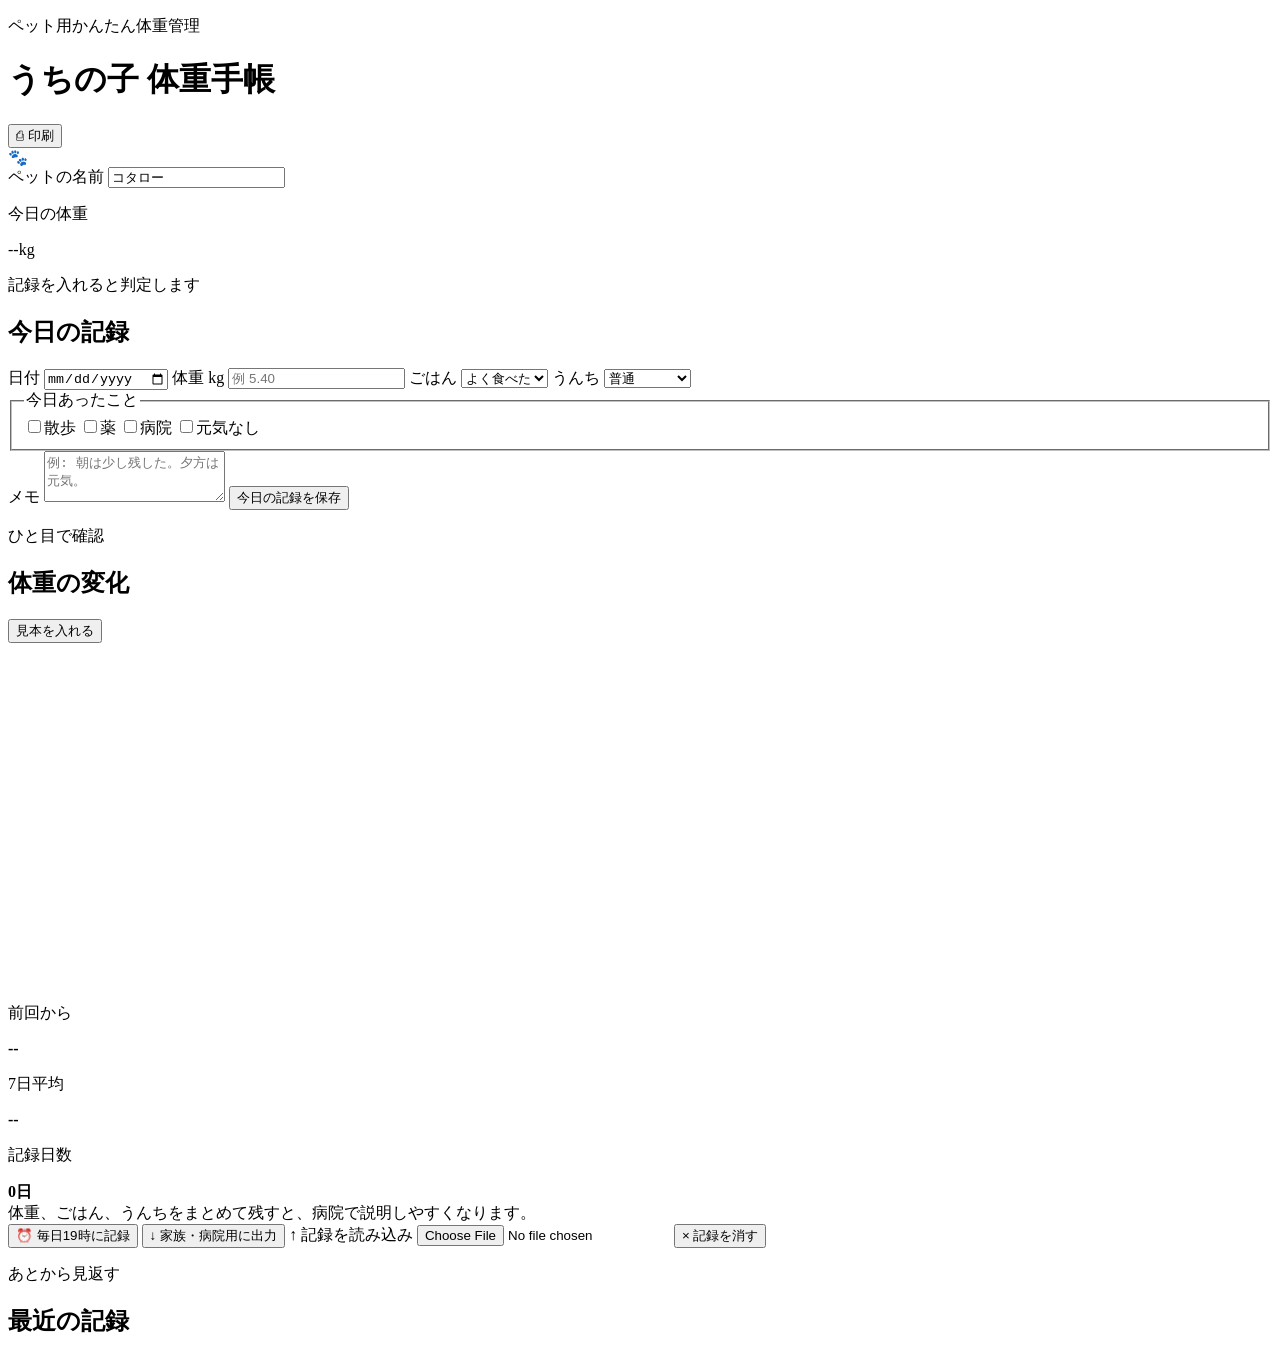
==== pet-weight-tool/index.html @ 27f99144 "Add pet weight tracker page" ====
<!doctype html>
<html lang="ja">
  <head>
    <meta charset="utf-8">
    <meta name="viewport" content="width=device-width, initial-scale=1">
    <meta name="theme-color" content="#f7f2e8">
    <title>うちの子 体重手帳</title>
    <link rel="stylesheet" href="styles.css">
  </head>
  <body>
    <header class="topbar">
      <div>
        <p class="eyebrow">ペット用かんたん体重管理</p>
        <h1>うちの子 体重手帳</h1>
      </div>
      <button class="icon-text secondary" id="printButton" type="button" aria-label="病院に見せるために印刷">
        <span aria-hidden="true">⎙</span>
        印刷
      </button>
    </header>

    <main class="shell">
      <section class="today-panel" aria-labelledby="todayTitle">
        <div class="pet-card">
          <div class="avatar" aria-hidden="true">🐾</div>
          <div>
            <label for="petName">ペットの名前</label>
            <input id="petName" name="petName" autocomplete="off" value="コタロー">
          </div>
        </div>

        <div class="status-row">
          <div>
            <p class="label">今日の体重</p>
            <p class="big-number"><span id="currentWeight">--</span><span>kg</span></p>
          </div>
          <div class="status-pill" id="trendStatus">記録を入れると判定します</div>
        </div>

        <h2 id="todayTitle">今日の記録</h2>
        <form id="recordForm" class="record-form">
          <div class="form-grid">
            <label>
              日付
              <input id="dateInput" name="date" type="date" required>
            </label>
            <label>
              体重 kg
              <input id="weightInput" name="weight" type="number" min="0" step="0.01" inputmode="decimal" placeholder="例 5.40" required>
            </label>
            <label>
              ごはん
              <select id="mealInput" name="meal">
                <option value="よく食べた">よく食べた</option>
                <option value="いつも通り">いつも通り</option>
                <option value="少なめ">少なめ</option>
                <option value="食べない">食べない</option>
              </select>
            </label>
            <label>
              うんち
              <select id="poopInput" name="poop">
                <option value="普通">普通</option>
                <option value="やわらかい">やわらかい</option>
                <option value="かたい">かたい</option>
                <option value="出ていない">出ていない</option>
              </select>
            </label>
          </div>

          <fieldset class="quick-checks">
            <legend>今日あったこと</legend>
            <label><input type="checkbox" name="care" value="散歩">散歩</label>
            <label><input type="checkbox" name="care" value="薬">薬</label>
            <label><input type="checkbox" name="care" value="病院">病院</label>
            <label><input type="checkbox" name="care" value="元気なし">元気なし</label>
          </fieldset>

          <label>
            メモ
            <textarea id="memoInput" name="memo" rows="3" placeholder="例: 朝は少し残した。夕方は元気。"></textarea>
          </label>

          <button class="primary save-button" type="submit">今日の記録を保存</button>
        </form>
      </section>

      <section class="insight-panel" aria-labelledby="insightTitle">
        <div class="section-heading">
          <div>
            <p class="eyebrow">ひと目で確認</p>
            <h2 id="insightTitle">体重の変化</h2>
          </div>
          <button class="secondary" id="sampleButton" type="button">見本を入れる</button>
        </div>
        <div class="chart-wrap">
          <canvas id="weightChart" width="760" height="340" aria-label="体重推移グラフ" role="img"></canvas>
        </div>
        <div class="summary-grid">
          <div>
            <p class="label">前回から</p>
            <strong id="deltaWeight">--</strong>
          </div>
          <div>
            <p class="label">7日平均</p>
            <strong id="averageWeight">--</strong>
          </div>
          <div>
            <p class="label">記録日数</p>
            <strong id="recordCount">0日</strong>
          </div>
        </div>
        <div class="notice" id="careAdvice">体重、ごはん、うんちをまとめて残すと、病院で説明しやすくなります。</div>
      </section>

      <section class="tools-panel" aria-label="便利な操作">
        <button class="tool-button" id="reminderButton" type="button">
          <span aria-hidden="true">⏰</span>
          毎日19時に記録
        </button>
        <button class="tool-button" id="exportButton" type="button">
          <span aria-hidden="true">↓</span>
          家族・病院用に出力
        </button>
        <label class="tool-button file-tool">
          <span aria-hidden="true">↑</span>
          記録を読み込み
          <input id="importInput" type="file" accept="application/json">
        </label>
        <button class="tool-button danger" id="clearButton" type="button">
          <span aria-hidden="true">×</span>
          記録を消す
        </button>
      </section>

      <section class="history-panel" aria-labelledby="historyTitle">
        <div class="section-heading">
          <div>
            <p class="eyebrow">あとから見返す</p>
            <h2 id="historyTitle">最近の記録</h2>
          </div>
        </div>
        <div id="historyList" class="history-list"></div>
      </section>
    </main>

    <div class="toast" id="toast" role="status" aria-live="polite"></div>

    <script src="app.js"></script>
  </body>
</html>
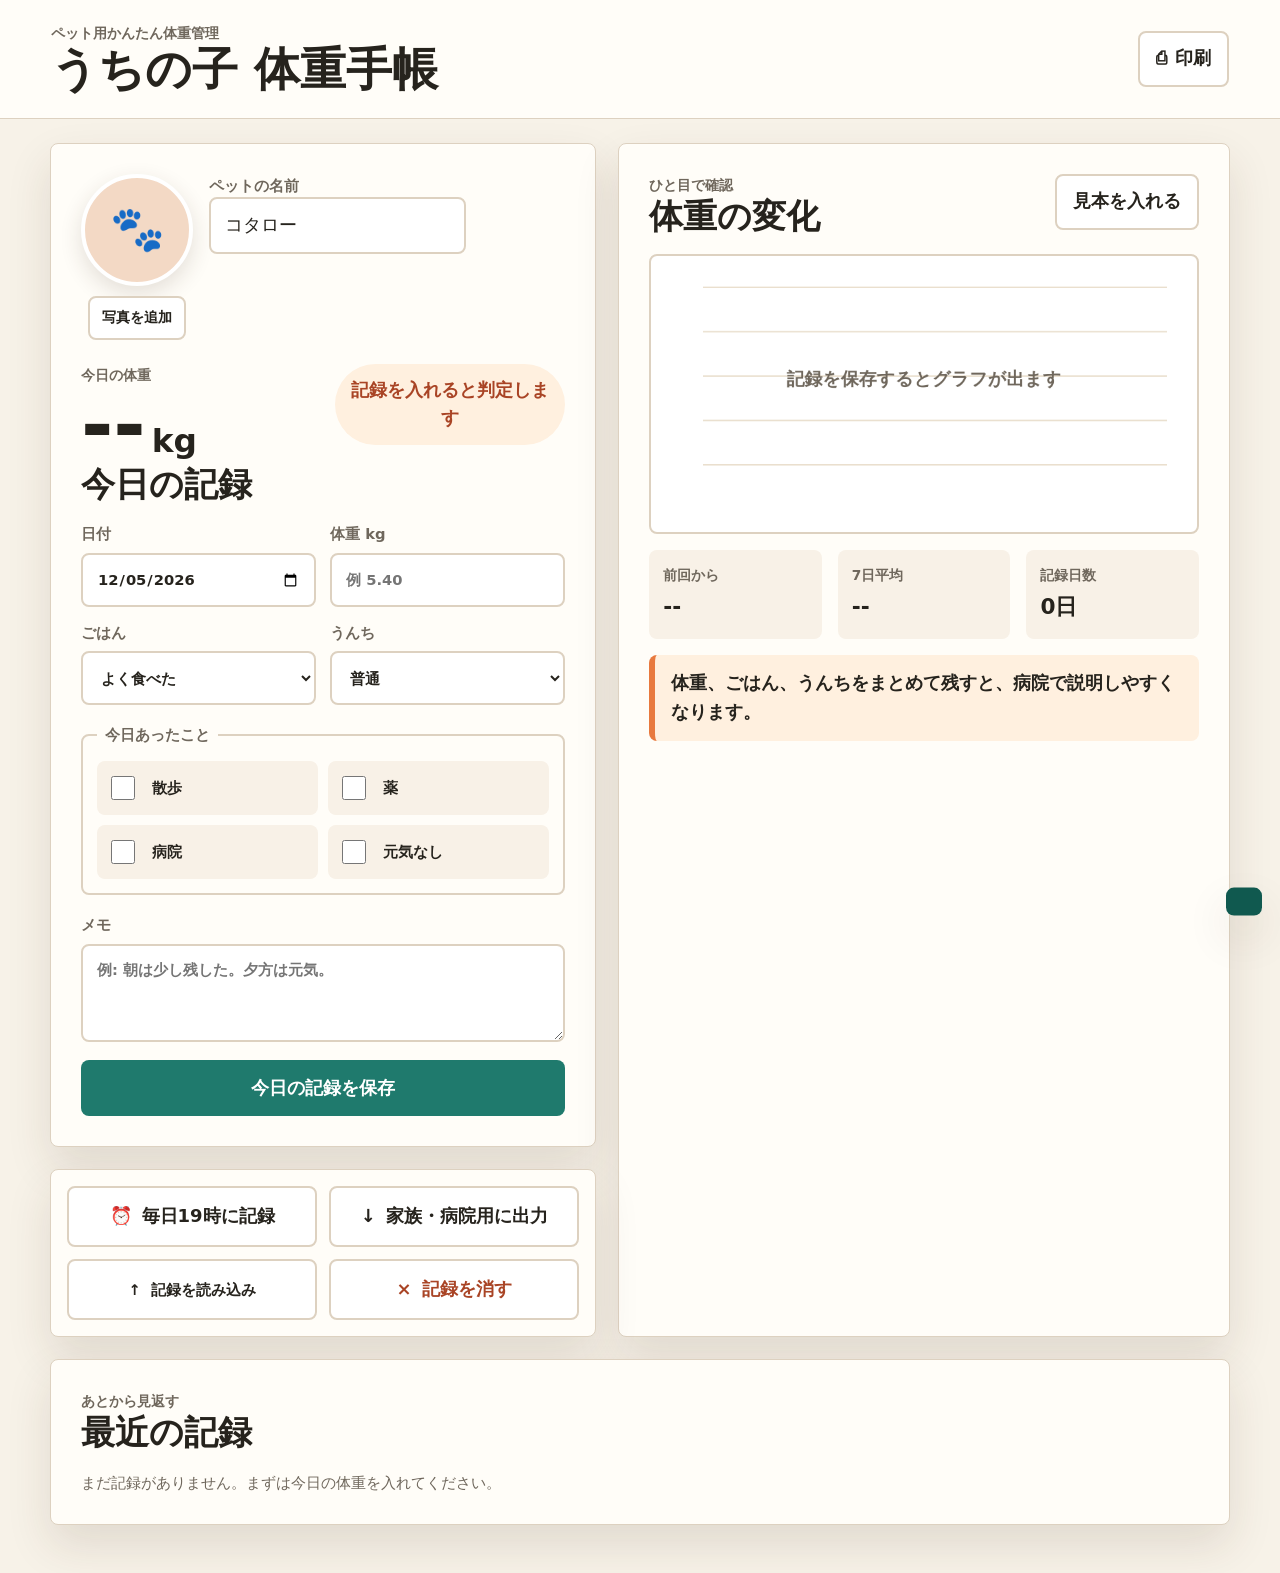
==== commit 8d0066ed: "Add dog photo upload to pet weight tracker" ====
--- a/pet-weight-tool/index.html
+++ b/pet-weight-tool/index.html
@@ -1,151 +1,24 @@
 <!doctype html>
 <html lang="ja">
-  <head>
-    <meta charset="utf-8">
-    <meta name="viewport" content="width=device-width, initial-scale=1">
-    <meta name="theme-color" content="#f7f2e8">
-    <title>うちの子 体重手帳</title>
-    <link rel="stylesheet" href="styles.css">
-  </head>
-  <body>
-    <header class="topbar">
-      <div>
-        <p class="eyebrow">ペット用かんたん体重管理</p>
-        <h1>うちの子 体重手帳</h1>
-      </div>
-      <button class="icon-text secondary" id="printButton" type="button" aria-label="病院に見せるために印刷">
-        <span aria-hidden="true">⎙</span>
-        印刷
-      </button>
-    </header>
-
-    <main class="shell">
-      <section class="today-panel" aria-labelledby="todayTitle">
-        <div class="pet-card">
-          <div class="avatar" aria-hidden="true">🐾</div>
-          <div>
-            <label for="petName">ペットの名前</label>
-            <input id="petName" name="petName" autocomplete="off" value="コタロー">
-          </div>
-        </div>
-
-        <div class="status-row">
-          <div>
-            <p class="label">今日の体重</p>
-            <p class="big-number"><span id="currentWeight">--</span><span>kg</span></p>
-          </div>
-          <div class="status-pill" id="trendStatus">記録を入れると判定します</div>
-        </div>
-
-        <h2 id="todayTitle">今日の記録</h2>
-        <form id="recordForm" class="record-form">
-          <div class="form-grid">
-            <label>
-              日付
-              <input id="dateInput" name="date" type="date" required>
-            </label>
-            <label>
-              体重 kg
-              <input id="weightInput" name="weight" type="number" min="0" step="0.01" inputmode="decimal" placeholder="例 5.40" required>
-            </label>
-            <label>
-              ごはん
-              <select id="mealInput" name="meal">
-                <option value="よく食べた">よく食べた</option>
-                <option value="いつも通り">いつも通り</option>
-                <option value="少なめ">少なめ</option>
-                <option value="食べない">食べない</option>
-              </select>
-            </label>
-            <label>
-              うんち
-              <select id="poopInput" name="poop">
-                <option value="普通">普通</option>
-                <option value="やわらかい">やわらかい</option>
-                <option value="かたい">かたい</option>
-                <option value="出ていない">出ていない</option>
-              </select>
-            </label>
-          </div>
-
-          <fieldset class="quick-checks">
-            <legend>今日あったこと</legend>
-            <label><input type="checkbox" name="care" value="散歩">散歩</label>
-            <label><input type="checkbox" name="care" value="薬">薬</label>
-            <label><input type="checkbox" name="care" value="病院">病院</label>
-            <label><input type="checkbox" name="care" value="元気なし">元気なし</label>
-          </fieldset>
-
-          <label>
-            メモ
-            <textarea id="memoInput" name="memo" rows="3" placeholder="例: 朝は少し残した。夕方は元気。"></textarea>
-          </label>
-
-          <button class="primary save-button" type="submit">今日の記録を保存</button>
-        </form>
-      </section>
-
-      <section class="insight-panel" aria-labelledby="insightTitle">
-        <div class="section-heading">
-          <div>
-            <p class="eyebrow">ひと目で確認</p>
-            <h2 id="insightTitle">体重の変化</h2>
-          </div>
-          <button class="secondary" id="sampleButton" type="button">見本を入れる</button>
-        </div>
-        <div class="chart-wrap">
-          <canvas id="weightChart" width="760" height="340" aria-label="体重推移グラフ" role="img"></canvas>
-        </div>
-        <div class="summary-grid">
-          <div>
-            <p class="label">前回から</p>
-            <strong id="deltaWeight">--</strong>
-          </div>
-          <div>
-            <p class="label">7日平均</p>
-            <strong id="averageWeight">--</strong>
-          </div>
-          <div>
-            <p class="label">記録日数</p>
-            <strong id="recordCount">0日</strong>
-          </div>
-        </div>
-        <div class="notice" id="careAdvice">体重、ごはん、うんちをまとめて残すと、病院で説明しやすくなります。</div>
-      </section>
-
-      <section class="tools-panel" aria-label="便利な操作">
-        <button class="tool-button" id="reminderButton" type="button">
-          <span aria-hidden="true">⏰</span>
-          毎日19時に記録
-        </button>
-        <button class="tool-button" id="exportButton" type="button">
-          <span aria-hidden="true">↓</span>
-          家族・病院用に出力
-        </button>
-        <label class="tool-button file-tool">
-          <span aria-hidden="true">↑</span>
-          記録を読み込み
-          <input id="importInput" type="file" accept="application/json">
-        </label>
-        <button class="tool-button danger" id="clearButton" type="button">
-          <span aria-hidden="true">×</span>
-          記録を消す
-        </button>
-      </section>
-
-      <section class="history-panel" aria-labelledby="historyTitle">
-        <div class="section-heading">
-          <div>
-            <p class="eyebrow">あとから見返す</p>
-            <h2 id="historyTitle">最近の記録</h2>
-          </div>
-        </div>
-        <div id="historyList" class="history-list"></div>
-      </section>
-    </main>
-
-    <div class="toast" id="toast" role="status" aria-live="polite"></div>
-
-    <script src="app.js"></script>
-  </body>
+<head>
+<meta charset="utf-8">
+<meta name="viewport" content="width=device-width, initial-scale=1">
+<title>うちの子 体重手帳</title>
+<style>
+:root{--bg:#f7f2e8;--paper:#fffdf8;--ink:#26231d;--muted:#6f675c;--line:#ddd1c0;--accent:#1f7a6d;--accent2:#10594f;--warm:#e8793e;--warn:#a94425;--ok:#e6f4ed;--warnbg:#fff0df;--shadow:0 20px 45px rgba(62,45,28,.12)}*{box-sizing:border-box}body{margin:0;min-height:100vh;background:var(--bg);color:var(--ink);font-family:"Hiragino Sans","Yu Gothic","Meiryo",system-ui,sans-serif;font-size:18px;line-height:1.6}button,input,select,textarea{font:inherit}button,label,select,input[type=checkbox]{cursor:pointer}h1,h2,p{margin:0}h1{font-size:clamp(28px,4vw,46px);line-height:1.12}h2{font-size:clamp(24px,3vw,34px);line-height:1.2}.topbar{display:flex;align-items:center;justify-content:space-between;gap:20px;padding:22px clamp(18px,4vw,52px);background:var(--paper);border-bottom:1px solid var(--line);position:sticky;top:0;z-index:5}.eyebrow,.label{color:var(--muted);font-size:.86rem;font-weight:700}.shell{display:grid;grid-template-columns:minmax(320px,1fr) minmax(360px,1.12fr);grid-template-areas:"today insight" "tools insight" "history history";gap:22px;width:min(1180px,calc(100% - 32px));margin:24px auto 48px}.today-panel,.insight-panel,.tools-panel,.history-panel{background:var(--paper);border:1px solid var(--line);border-radius:8px;box-shadow:var(--shadow)}.today-panel{grid-area:today;padding:clamp(18px,3vw,30px)}.insight-panel{grid-area:insight;padding:clamp(18px,3vw,30px)}.tools-panel{grid-area:tools;display:grid;grid-template-columns:repeat(2,minmax(0,1fr));gap:12px;padding:16px}.history-panel{grid-area:history;padding:clamp(18px,3vw,30px)}.pet-card,.status-row,.section-heading{display:flex;align-items:flex-start;justify-content:space-between;gap:16px}.pet-card{justify-content:flex-start;margin-bottom:24px}.photo-area{display:grid;justify-items:center;gap:10px;flex:0 0 auto}.avatar{display:grid;place-items:center;width:112px;height:112px;border-radius:50%;background:#f3d9c5 center/cover no-repeat;border:4px solid #fff;box-shadow:0 8px 22px rgba(62,45,28,.14);font-size:44px;overflow:hidden}.avatar.has-photo{color:transparent}.photo-button{display:flex;align-items:center;justify-content:center;min-height:44px;padding:8px 12px;border:2px solid var(--line);border-radius:8px;background:#fff;color:var(--ink);font-size:.9rem;text-align:center}.photo-button input,.file-tool input{position:absolute;width:1px;height:1px;opacity:0;pointer-events:none}label,legend{display:grid;gap:7px;color:var(--muted);font-size:.92rem;font-weight:700}input,select,textarea{width:100%;min-height:54px;border:2px solid var(--line);border-radius:8px;background:#fff;color:var(--ink);padding:12px 14px}textarea{resize:vertical}input:focus,select:focus,textarea:focus,button:focus-visible{outline:4px solid rgba(31,122,109,.25);outline-offset:2px}.big-number{display:flex;align-items:baseline;gap:6px;font-size:clamp(46px,8vw,78px);font-weight:800;letter-spacing:0;line-height:1}.big-number span:last-child{font-size:.42em}.status-pill{max-width:230px;padding:12px 14px;border-radius:999px;background:var(--warnbg);color:var(--warn);font-weight:800;text-align:center}.status-pill.good{background:var(--ok);color:var(--accent2)}.record-form{display:grid;gap:18px;margin-top:18px}.form-grid{display:grid;grid-template-columns:repeat(2,minmax(0,1fr));gap:14px}.quick-checks{display:grid;grid-template-columns:repeat(2,minmax(0,1fr));gap:10px;margin:0;padding:14px;border:2px solid var(--line);border-radius:8px}.quick-checks legend{padding:0 8px}.quick-checks label{display:flex;align-items:center;min-height:54px;padding:10px;border-radius:8px;background:#f8f1e7;color:var(--ink)}.quick-checks input{width:24px;min-height:24px;margin-right:10px;accent-color:var(--accent)}button,.tool-button{min-height:56px;border:0;border-radius:8px;font-weight:800}.primary{background:var(--accent);color:#fff}.primary:hover{background:var(--accent2)}.secondary{border:2px solid var(--line);background:#fff;color:var(--ink);padding:10px 16px}.icon-text{display:inline-flex;align-items:center;justify-content:center;gap:8px}.save-button{font-size:1.15rem}.chart-wrap{min-height:280px;margin-top:18px;padding:12px;border:2px solid var(--line);border-radius:8px;background:#fff}canvas{display:block;width:100%;height:auto}.summary-grid{display:grid;grid-template-columns:repeat(3,minmax(0,1fr));gap:16px;margin:16px 0}.summary-grid div{min-height:88px;padding:14px;border-radius:8px;background:#f8f1e7}.summary-grid strong{display:block;margin-top:4px;font-size:1.35rem}.notice{padding:14px 16px;border-left:6px solid var(--warm);border-radius:8px;background:var(--warnbg);font-weight:700}.tool-button{display:flex;align-items:center;justify-content:center;gap:10px;padding:14px;border:2px solid var(--line);background:#fff;color:var(--ink);text-align:center}.danger{color:var(--warn)}.history-list{display:grid;gap:12px;margin-top:18px}.history-item{display:grid;grid-template-columns:120px 1fr auto;gap:14px;align-items:center;padding:16px;border:1px solid var(--line);border-radius:8px;background:#fff}.history-item strong{font-size:1.25rem}.history-meta{color:var(--muted);font-size:.92rem}.delete-record{width:48px;min-height:48px;border:2px solid #f0c4b2;background:#fff6f1;color:var(--warn)}.toast{position:fixed;right:18px;bottom:18px;max-width:min(420px,calc(100% - 36px));padding:14px 18px;border-radius:8px;background:var(--accent2);color:#fff;box-shadow:var(--shadow);transform:translateY(120%);transition:transform .18s ease;z-index:10}.toast.show{transform:translateY(0)}@media(max-width:860px){body{font-size:17px}.topbar{position:static;align-items:flex-start}.shell{grid-template-columns:1fr;grid-template-areas:"today" "insight" "tools" "history";width:min(100% - 22px,680px);margin-top:12px}.status-row,.section-heading{flex-direction:column}.status-pill{max-width:100%}.history-item{grid-template-columns:1fr auto}.history-item time{grid-column:1/-1}}@media(max-width:560px){.topbar,.pet-card{flex-direction:column}.pet-card{align-items:center}.pet-card>div:last-child{width:100%}.form-grid,.tools-panel,.summary-grid,.quick-checks{grid-template-columns:1fr}}@media print{.topbar button,.tools-panel,.record-form,.delete-record{display:none}body{background:#fff}.shell{display:block;width:100%;margin:0}.today-panel,.insight-panel,.history-panel{margin-bottom:14px;box-shadow:none}}
+</style>
+</head>
+<body>
+<header class="topbar"><div><p class="eyebrow">ペット用かんたん体重管理</p><h1>うちの子 体重手帳</h1></div><button class="icon-text secondary" id="printButton" type="button" aria-label="病院に見せるために印刷"><span aria-hidden="true">⎙</span>印刷</button></header>
+<main class="shell">
+<section class="today-panel" aria-labelledby="todayTitle"><div class="pet-card"><div class="photo-area"><div class="avatar" id="petPhotoPreview" aria-label="愛犬の写真">🐾</div><label class="photo-button">写真を追加<input id="photoInput" type="file" accept="image/*"></label></div><div><label for="petName">ペットの名前</label><input id="petName" name="petName" autocomplete="off" value="コタロー"></div></div><div class="status-row"><div><p class="label">今日の体重</p><p class="big-number"><span id="currentWeight">--</span><span>kg</span></p></div><div class="status-pill" id="trendStatus">記録を入れると判定します</div></div><h2 id="todayTitle">今日の記録</h2><form id="recordForm" class="record-form"><div class="form-grid"><label>日付<input id="dateInput" name="date" type="date" required></label><label>体重 kg<input id="weightInput" name="weight" type="number" min="0" step="0.01" inputmode="decimal" placeholder="例 5.40" required></label><label>ごはん<select id="mealInput" name="meal"><option value="よく食べた">よく食べた</option><option value="いつも通り">いつも通り</option><option value="少なめ">少なめ</option><option value="食べない">食べない</option></select></label><label>うんち<select id="poopInput" name="poop"><option value="普通">普通</option><option value="やわらかい">やわらかい</option><option value="かたい">かたい</option><option value="出ていない">出ていない</option></select></label></div><fieldset class="quick-checks"><legend>今日あったこと</legend><label><input type="checkbox" name="care" value="散歩">散歩</label><label><input type="checkbox" name="care" value="薬">薬</label><label><input type="checkbox" name="care" value="病院">病院</label><label><input type="checkbox" name="care" value="元気なし">元気なし</label></fieldset><label>メモ<textarea id="memoInput" name="memo" rows="3" placeholder="例: 朝は少し残した。夕方は元気。"></textarea></label><button class="primary save-button" type="submit">今日の記録を保存</button></form></section>
+<section class="insight-panel" aria-labelledby="insightTitle"><div class="section-heading"><div><p class="eyebrow">ひと目で確認</p><h2 id="insightTitle">体重の変化</h2></div><button class="secondary" id="sampleButton" type="button">見本を入れる</button></div><div class="chart-wrap"><canvas id="weightChart" width="760" height="340" aria-label="体重推移グラフ" role="img"></canvas></div><div class="summary-grid"><div><p class="label">前回から</p><strong id="deltaWeight">--</strong></div><div><p class="label">7日平均</p><strong id="averageWeight">--</strong></div><div><p class="label">記録日数</p><strong id="recordCount">0日</strong></div></div><div class="notice" id="careAdvice">体重、ごはん、うんちをまとめて残すと、病院で説明しやすくなります。</div></section>
+<section class="tools-panel" aria-label="便利な操作"><button class="tool-button" id="reminderButton" type="button"><span aria-hidden="true">⏰</span>毎日19時に記録</button><button class="tool-button" id="exportButton" type="button"><span aria-hidden="true">↓</span>家族・病院用に出力</button><label class="tool-button file-tool"><span aria-hidden="true">↑</span>記録を読み込み<input id="importInput" type="file" accept="application/json"></label><button class="tool-button danger" id="clearButton" type="button"><span aria-hidden="true">×</span>記録を消す</button></section>
+<section class="history-panel" aria-labelledby="historyTitle"><div class="section-heading"><div><p class="eyebrow">あとから見返す</p><h2 id="historyTitle">最近の記録</h2></div></div><div id="historyList" class="history-list"></div></section>
+</main><div class="toast" id="toast" role="status" aria-live="polite"></div>
+<script>
+const storeKey="petWeightNotebook:v2";const state={petName:"コタロー",petPhoto:"",records:[]};const $=s=>document.querySelector(s);const els={form:$("#recordForm"),petPhotoPreview:$("#petPhotoPreview"),photoInput:$("#photoInput"),petName:$("#petName"),date:$("#dateInput"),weight:$("#weightInput"),meal:$("#mealInput"),poop:$("#poopInput"),memo:$("#memoInput"),currentWeight:$("#currentWeight"),trendStatus:$("#trendStatus"),chart:$("#weightChart"),deltaWeight:$("#deltaWeight"),averageWeight:$("#averageWeight"),recordCount:$("#recordCount"),careAdvice:$("#careAdvice"),historyList:$("#historyList"),sampleButton:$("#sampleButton"),reminderButton:$("#reminderButton"),exportButton:$("#exportButton"),importInput:$("#importInput"),clearButton:$("#clearButton"),printButton:$("#printButton"),toast:$("#toast")};function todayString(){return new Date().toISOString().slice(0,10)}function load(){const saved=localStorage.getItem(storeKey)||localStorage.getItem("petWeightNotebook:v1");if(!saved)return;try{const p=JSON.parse(saved);state.petName=p.petName||state.petName;state.petPhoto=p.petPhoto||"";state.records=Array.isArray(p.records)?p.records:[]}catch{showToast("保存データを読み込めませんでした。")}}function save(){localStorage.setItem(storeKey,JSON.stringify(state))}function sortRecords(r=state.records){return[...r].sort((a,b)=>a.date.localeCompare(b.date))}function latestRecords(){return sortRecords().reverse()}function formatDate(v){return new Intl.DateTimeFormat("ja-JP",{month:"long",day:"numeric",weekday:"short"}).format(new Date(v+"T00:00:00"))}function formatWeight(v){return Number(v).toFixed(2)}function careValues(fd){return fd.getAll("care")}function render(){els.petName.value=state.petName;renderPetPhoto();renderSummary();renderChart();renderHistory()}function renderPetPhoto(){if(state.petPhoto){els.petPhotoPreview.style.backgroundImage=`url("${state.petPhoto}")`;els.petPhotoPreview.classList.add("has-photo");els.petPhotoPreview.textContent=""}else{els.petPhotoPreview.style.backgroundImage="";els.petPhotoPreview.classList.remove("has-photo");els.petPhotoPreview.textContent="🐾"}}function renderSummary(){const r=sortRecords(),latest=r.at(-1),prev=r.at(-2);els.currentWeight.textContent=latest?formatWeight(latest.weight):"--";els.recordCount.textContent=`${r.length}日`;if(!latest){els.deltaWeight.textContent="--";els.averageWeight.textContent="--";els.trendStatus.textContent="記録を入れると判定します";els.trendStatus.classList.remove("good");els.careAdvice.textContent="体重、ごはん、うんちをまとめて残すと、病院で説明しやすくなります。";return}if(prev){const d=latest.weight-prev.weight,rate=Math.abs(d)/prev.weight;els.deltaWeight.textContent=`${d>=0?"+":""}${d.toFixed(2)} kg`;if(rate>=.05){els.trendStatus.textContent="大きな変化があります";els.trendStatus.classList.remove("good");els.careAdvice.textContent="前回から5%以上変わっています。食欲やうんちの様子も一緒に確認しましょう。"}else{els.trendStatus.textContent="ゆるやかな変化です";els.trendStatus.classList.add("good");els.careAdvice.textContent="急な増減は見られません。いつもの記録を続けましょう。"}}else{els.deltaWeight.textContent="--";els.trendStatus.textContent="最初の記録ができました";els.trendStatus.classList.add("good");els.careAdvice.textContent="次回の体重を入れると、増えたか減ったかを自動で見ます。"}const week=r.slice(-7),avg=week.reduce((s,x)=>s+x.weight,0)/week.length;els.averageWeight.textContent=`${avg.toFixed(2)} kg`}function renderChart(){const c=els.chart,ctx=c.getContext("2d"),r=sortRecords().slice(-14),w=c.width,h=c.height,p={top:28,right:26,bottom:54,left:58};ctx.clearRect(0,0,w,h);ctx.fillStyle="#fff";ctx.fillRect(0,0,w,h);ctx.strokeStyle="#eadfce";ctx.lineWidth=2;for(let i=0;i<5;i++){const y=p.top+((h-p.top-p.bottom)/4)*i;ctx.beginPath();ctx.moveTo(p.left,y);ctx.lineTo(w-p.right,y);ctx.stroke()}if(!r.length){ctx.fillStyle="#6f675c";ctx.font="700 26px sans-serif";ctx.textAlign="center";ctx.fillText("記録を保存するとグラフが出ます",w/2,h/2);return}const weights=r.map(x=>x.weight),min=Math.min(...weights),max=Math.max(...weights),range=Math.max(max-min,.4),yMin=min-range*.18,yMax=max+range*.18,plotW=w-p.left-p.right,plotH=h-p.top-p.bottom,pt=(x,i)=>({x:r.length===1?p.left+plotW/2:p.left+plotW/(r.length-1)*i,y:p.top+(1-(x.weight-yMin)/(yMax-yMin))*plotH});ctx.strokeStyle="#1f7a6d";ctx.lineWidth=5;ctx.lineCap="round";ctx.lineJoin="round";ctx.beginPath();r.forEach((x,i)=>{const q=pt(x,i);i?ctx.lineTo(q.x,q.y):ctx.moveTo(q.x,q.y)});ctx.stroke();r.forEach((x,i)=>{const q=pt(x,i);ctx.fillStyle="#fff";ctx.strokeStyle="#1f7a6d";ctx.lineWidth=4;ctx.beginPath();ctx.arc(q.x,q.y,8,0,Math.PI*2);ctx.fill();ctx.stroke()});ctx.fillStyle="#6f675c";ctx.font="700 18px sans-serif";ctx.textAlign="left";ctx.fillText(`${yMax.toFixed(1)}kg`,8,p.top+6);ctx.fillText(`${yMin.toFixed(1)}kg`,8,h-p.bottom+6);ctx.textAlign="center";ctx.fillText(r[0].date.slice(5).replace("-","/"),p.left,h-18);ctx.fillText(r.at(-1).date.slice(5).replace("-","/"),w-p.right,h-18)}function renderHistory(){const r=latestRecords();if(!r.length){els.historyList.innerHTML='<p class="history-meta">まだ記録がありません。まずは今日の体重を入れてください。</p>';return}els.historyList.innerHTML=r.slice(0,12).map(x=>{const care=x.care.length?` / ${x.care.join("・")}`:"",memo=x.memo?` / ${esc(x.memo)}`:"";return `<article class="history-item"><time datetime="${x.date}">${formatDate(x.date)}</time><div><strong>${formatWeight(x.weight)} kg</strong><p class="history-meta">${esc(x.meal)} / うんち ${esc(x.poop)}${esc(care)}${memo}</p></div><button class="delete-record" type="button" data-date="${x.date}" aria-label="${formatDate(x.date)}の記録を削除">×</button></article>`}).join("")}function esc(v){return String(v).replaceAll("&","&amp;").replaceAll("<","&lt;").replaceAll(">","&gt;").replaceAll('"',"&quot;").replaceAll("'","&#039;")}function showToast(m){els.toast.textContent=m;els.toast.classList.add("show");clearTimeout(showToast.timer);showToast.timer=setTimeout(()=>els.toast.classList.remove("show"),2400)}function upsertRecord(x){const i=state.records.findIndex(r=>r.date===x.date);i>=0?state.records[i]=x:state.records.push(x)}function downloadJson(name,data){const blob=new Blob([JSON.stringify(data,null,2)],{type:"application/json"}),url=URL.createObjectURL(blob),a=document.createElement("a");a.href=url;a.download=name;a.click();URL.revokeObjectURL(url)}function resizePhoto(file){return new Promise((resolve,reject)=>{const reader=new FileReader();reader.onload=()=>{const image=new Image();image.onload=()=>{const maxSize=700,scale=Math.min(1,maxSize/Math.max(image.width,image.height)),width=Math.round(image.width*scale),height=Math.round(image.height*scale),canvas=document.createElement("canvas");canvas.width=width;canvas.height=height;canvas.getContext("2d").drawImage(image,0,0,width,height);resolve(canvas.toDataURL("image/jpeg",.82))};image.onerror=reject;image.src=reader.result};reader.onerror=reject;reader.readAsDataURL(file)})}function requestReminder(){const m="毎日19時になったら、このページを開いて記録してください。スマホのカレンダーにも「うちの子 体重」と入れておくと安心です。";if(!("Notification" in window)){showToast(m);return}if(Notification.permission==="granted"){new Notification("うちの子 体重手帳",{body:"今日の体重を記録する時間です。"});showToast("通知の見本を出しました。");return}Notification.requestPermission().then(p=>{if(p==="granted")new Notification("うちの子 体重手帳",{body:"今日の体重を記録する時間です。"});showToast(m)})}function addSampleData(){const start=new Date();start.setDate(start.getDate()-8);[5.42,5.40,5.38,5.39,5.36,5.35,5.34,5.33,5.34].forEach((weight,i)=>{const d=new Date(start);d.setDate(start.getDate()+i);upsertRecord({date:d.toISOString().slice(0,10),weight,meal:i===6?"少なめ":"いつも通り",poop:"普通",care:i%2===0?["散歩"]:[],memo:i===6?"暑くて少し残した":""})});save();render();showToast("見本の記録を入れました。")}
+els.form.addEventListener("submit",e=>{e.preventDefault();const fd=new FormData(els.form),weight=Number(fd.get("weight"));if(!Number.isFinite(weight)||weight<=0){showToast("体重を正しく入れてください。");return}state.petName=els.petName.value.trim()||"うちの子";upsertRecord({date:fd.get("date"),weight,meal:fd.get("meal"),poop:fd.get("poop"),care:careValues(fd),memo:fd.get("memo").trim()});save();render();els.memo.value="";els.form.querySelectorAll("input[type='checkbox']").forEach(i=>i.checked=false);showToast("今日の記録を保存しました。")});els.petName.addEventListener("change",()=>{state.petName=els.petName.value.trim()||"うちの子";save()});els.photoInput.addEventListener("change",async e=>{const file=e.target.files[0];if(!file)return;if(!file.type.startsWith("image/")){showToast("写真ファイルを選んでください。");e.target.value="";return}try{state.petPhoto=await resizePhoto(file);save();renderPetPhoto();showToast("写真を追加しました。")}catch{showToast("写真を読み込めませんでした。")}finally{e.target.value=""}});els.historyList.addEventListener("click",e=>{const b=e.target.closest(".delete-record");if(!b)return;state.records=state.records.filter(r=>r.date!==b.dataset.date);save();render();showToast("記録を削除しました。")});els.sampleButton.addEventListener("click",addSampleData);els.reminderButton.addEventListener("click",requestReminder);els.printButton.addEventListener("click",()=>window.print());els.exportButton.addEventListener("click",()=>{downloadJson(`${state.petName||"pet"}-weight-records.json`,state);showToast("記録ファイルを作りました。")});els.importInput.addEventListener("change",async e=>{const file=e.target.files[0];if(!file)return;try{const p=JSON.parse(await file.text());state.petName=p.petName||state.petName;state.petPhoto=p.petPhoto||state.petPhoto;state.records=Array.isArray(p.records)?p.records:state.records;save();render();showToast("記録を読み込みました。")}catch{showToast("読み込みできませんでした。")}finally{e.target.value=""}});els.clearButton.addEventListener("click",()=>{if(!confirm("保存した記録をすべて消します。よろしいですか？"))return;state.records=[];save();render();showToast("記録を消しました。")});load();els.date.value=todayString();render();
+</script>
+</body>
 </html>
